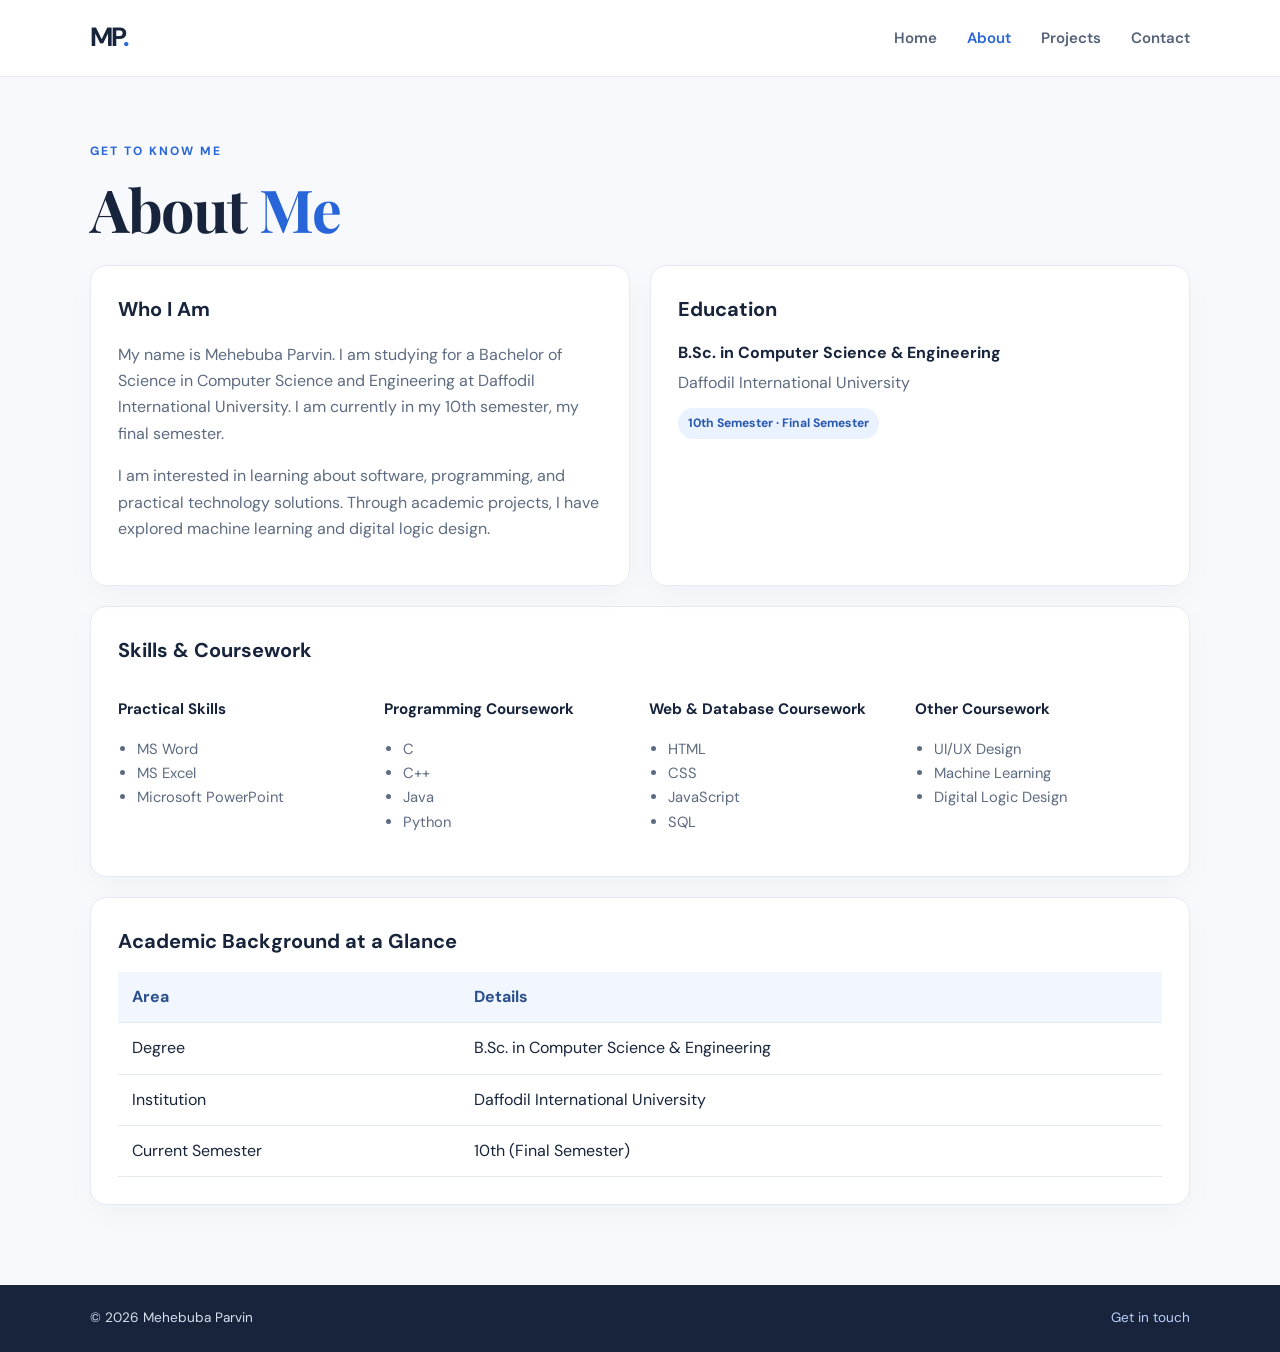
==== about.html @ 12c2610f "Add files via upload" ====
<!DOCTYPE html>
<html lang="en">
<head>
  <meta charset="UTF-8">
  <meta name="viewport" content="width=device-width, initial-scale=1.0">
  <title>About | Mehebuba Parvin</title>
  <link rel="stylesheet" href="style.css">
</head>
<body>
  <header class="site-header"><nav class="nav container">
    <a class="logo" href="index.html">MP<span>.</span></a>
    <button class="menu-toggle" aria-label="Toggle navigation" aria-expanded="false">☰</button>
    <ul class="nav-links"><li><a href="index.html">Home</a></li><li><a class="active" href="about.html">About</a></li><li><a href="projects.html">Projects</a></li><li><a href="contact.html">Contact</a></li></ul>
  </nav></header>
  <main class="container page">
    <p class="eyebrow">GET TO KNOW ME</p>
    <h1 class="page-title">About <span>Me</span></h1>
    <div class="about-layout">
      <section class="panel">
        <h2>Who I Am</h2>
        <p>My name is Mehebuba Parvin. I am studying for a Bachelor of Science in Computer Science and Engineering at Daffodil International University. I am currently in my 10th semester, my final semester.</p>
        <p>I am interested in learning about software, programming, and practical technology solutions. Through academic projects, I have explored machine learning and digital logic design.</p>
      </section>
      <section class="panel">
        <h2>Education</h2>
        <div class="timeline-item"><h3>B.Sc. in Computer Science & Engineering</h3><p>Daffodil International University</p><span class="tag">10th Semester · Final Semester</span></div>
      </section>
    </div>
    
<section class="panel section-gap">
  <h2>Skills & Coursework</h2>
  <div class="skill-grid">
    <div>
      <h3>Practical Skills</h3>
      <ul>
        <li>MS Word</li>
        <li>MS Excel</li>
        <li>Microsoft PowerPoint</li>
      </ul>
    </div>
    <div>
      <h3>Programming Coursework</h3>
      <ul>
        <li>C</li>
        <li>C++</li>
        <li>Java</li>
        <li>Python</li>
      </ul>
    </div>
    <div>
      <h3>Web & Database Coursework</h3>
      <ul>
        <li>HTML</li>
        <li>CSS</li>
        <li>JavaScript</li>
        <li>SQL</li>
      </ul>
    </div>
    <div>
      <h3>Other Coursework</h3>
      <ul>
        <li>UI/UX Design</li>
        <li>Machine Learning</li>
        <li>Digital Logic Design</li>
      </ul>
    </div>
  </div>
</section>

    <section class="panel section-gap">
      <h2>Academic Background at a Glance</h2>
      <div class="table-wrap"><table><thead><tr><th>Area</th><th>Details</th></tr></thead><tbody>
        <tr><td>Degree</td><td>B.Sc. in Computer Science & Engineering</td></tr>
        <tr><td>Institution</td><td>Daffodil International University</td></tr>
        <tr><td>Current Semester</td><td>10th (Final Semester)</td></tr>
      </tbody></table></div>
    </section>
  </main>
  <footer class="footer"><div class="container footer-inner"><p>© <span id="year"></span> Mehebuba Parvin</p><a href="contact.html">Get in touch</a></div></footer>
  <script src="script.js"></script>
</body>
</html>
---- style.css ----
@import url('https://fonts.googleapis.com/css2?family=DM+Sans:wght@400;500;600;700&family=Playfair+Display:wght@600;700&display=swap');
:root{--ink:#17243b;--muted:#65738a;--blue:#2765d8;--blue2:#eaf1ff;--line:#e5eaf2;--paper:#f7f9fc;--white:#fff}
*{box-sizing:border-box}html{scroll-behavior:smooth}body{margin:0;background:var(--paper);color:var(--ink);font-family:'DM Sans',Arial,sans-serif;line-height:1.65}
a{color:var(--blue);text-decoration:none}.container{width:min(1100px,calc(100% - 40px));margin:auto}
.site-header{background:rgba(255,255,255,.94);border-bottom:1px solid var(--line);position:sticky;top:0;z-index:10;backdrop-filter:blur(12px)}
.nav{height:76px;display:flex;align-items:center;justify-content:space-between}.logo{font-size:1.65rem;font-weight:700;color:var(--ink);letter-spacing:-2px}.logo span,.hero h1 span,.page-title span{color:var(--blue)}
.nav-links{display:flex;gap:30px;list-style:none;margin:0;padding:0}.nav-links a{color:#536178;font-weight:600;font-size:.94rem}.nav-links a:hover,.nav-links a.active{color:var(--blue)}
.menu-toggle{display:none;border:0;background:transparent;font-size:1.5rem;color:var(--ink)}
.hero{min-height:560px;display:grid;grid-template-columns:1.2fr .8fr;align-items:center;gap:65px;padding-top:65px;padding-bottom:65px}
.eyebrow{font-size:.75rem;font-weight:700;letter-spacing:2px;color:var(--blue);margin:0 0 14px}.hero h1,.page-title{font-family:'Playfair Display',Georgia,serif;letter-spacing:-1.5px;line-height:1.13}.hero h1{font-size:clamp(2.7rem,5vw,4.4rem);margin:0 0 15px}.hero h2{font-size:1.18rem;color:#52617a;font-weight:600;margin:0 0 18px}.lead{color:var(--muted);font-size:1.05rem;max-width:620px}.actions{display:flex;gap:13px;margin-top:28px;flex-wrap:wrap}
.btn{display:inline-flex;align-items:center;justify-content:center;border:1px solid var(--blue);border-radius:9px;padding:12px 20px;font:600 .95rem 'DM Sans',sans-serif;cursor:pointer}.primary{background:var(--blue);color:white}.primary:hover{background:#174eb5}.secondary{color:var(--blue);background:white}
.hero-photo-wrap{position:relative;max-width:370px;margin-left:auto}.hero-photo{display:block;width:100%;height:440px;object-fit:cover;object-position:center 25%;border-radius:180px 180px 22px 22px;box-shadow:0 25px 65px #1b376326;border:8px solid white}.photo-caption{position:absolute;bottom:20px;left:-35px;background:white;padding:12px 17px;border-radius:10px;box-shadow:0 8px 30px #17243b18;font-size:.8rem;font-weight:700}
.highlights{background:white;border-top:1px solid var(--line);border-bottom:1px solid var(--line);padding:42px 0}.highlight-grid{display:grid;grid-template-columns:repeat(3,1fr);gap:18px}.highlight-card{padding:23px;border:1px solid var(--line);border-radius:14px;background:#fff}.highlight-icon{font-size:1.5rem}.highlight-card h3{margin:8px 0 3px}.highlight-card p{color:var(--muted);margin:0;font-size:.92rem}
.page{padding-top:65px;padding-bottom:80px;min-height:75vh}.page-title{font-size:clamp(2.5rem,5vw,3.7rem);margin:0 0 22px}.panel,.project-card{background:white;border:1px solid var(--line);border-radius:16px;padding:27px;box-shadow:0 10px 30px #1a315008}.panel h2,.project-card h2{margin:0 0 14px;font-size:1.25rem}.panel p{color:#5d6b80}.about-layout{display:grid;grid-template-columns:1fr 1fr;gap:20px}.timeline-item h3{margin:0 0 4px;font-size:1rem}.timeline-item p{margin:0 0 12px}.tag{display:inline-block;padding:5px 10px;border-radius:20px;background:var(--blue2);color:#2859ad;font-size:.76rem;font-weight:700}.section-gap{margin-top:20px}.muted{color:var(--muted)}.small{font-size:.85rem}.skill-grid{display:grid;grid-template-columns:repeat(4,1fr);gap:18px}.skill-grid h3{font-size:.95rem}.skill-grid ul{padding-left:19px;color:#5d6b80;font-size:.92rem}
.table-wrap{overflow-x:auto}table{width:100%;border-collapse:collapse;text-align:left}th,td{padding:12px 14px;border-bottom:1px solid var(--line)}th{background:#f2f6ff;color:#2a4f8d}
.narrow{max-width:650px}.project-grid{display:grid;grid-template-columns:1fr 1fr;gap:20px;margin-top:30px}.project-card{position:relative;overflow:hidden}.project-number{font-family:'Playfair Display',serif;font-size:2.6rem;color:#d8e4fb;font-weight:700}.project-type{font-size:.72rem;letter-spacing:1.5px;font-weight:700;color:var(--blue);margin:5px 0}.project-card p:not(.project-type){color:var(--muted)}.tags{display:flex;gap:8px;flex-wrap:wrap;margin-top:20px}.note{font-size:.85rem;color:var(--muted);margin-top:22px}
.contact-layout{display:grid;grid-template-columns:.8fr 1.2fr;gap:20px}.email-line{font-weight:700;overflow-wrap:anywhere}form{display:grid;gap:9px}form>label,legend{font-weight:600;font-size:.9rem}input:not([type=radio]),select,textarea{width:100%;padding:12px;border:1px solid #dce3ee;border-radius:8px;font:inherit;background:white;color:var(--ink)}textarea{resize:vertical}fieldset{border:1px solid var(--line);border-radius:8px;padding:10px 13px;display:flex;gap:22px;flex-wrap:wrap}.choice{font-size:.9rem;color:var(--muted)}.form-status{font-size:.88rem;color:#176b45;margin:0;min-height:1.4em}
.footer{background:#17243b;color:#d7e0ef;padding:22px 0}.footer-inner{display:flex;justify-content:space-between;align-items:center;gap:15px}.footer p{margin:0;font-size:.85rem}.footer a{color:#bcd0ff;font-size:.85rem}
@media(max-width:760px){.nav{height:66px}.menu-toggle{display:block}.nav-links{display:none;position:absolute;top:66px;left:0;right:0;background:white;padding:18px 25px 22px;border-bottom:1px solid var(--line);flex-direction:column;gap:15px}.nav-links.open{display:flex}.hero{grid-template-columns:1fr;gap:38px;padding-top:48px;text-align:center}.hero-copy .lead{margin-left:auto;margin-right:auto}.actions{justify-content:center}.hero-photo-wrap{margin:auto;max-width:300px}.hero-photo{height:370px}.photo-caption{left:-10px}.highlight-grid,.about-layout,.project-grid,.contact-layout{grid-template-columns:1fr}.skill-grid{grid-template-columns:repeat(2,1fr)}.page{padding-top:45px}.footer-inner{flex-direction:column;text-align:center}}
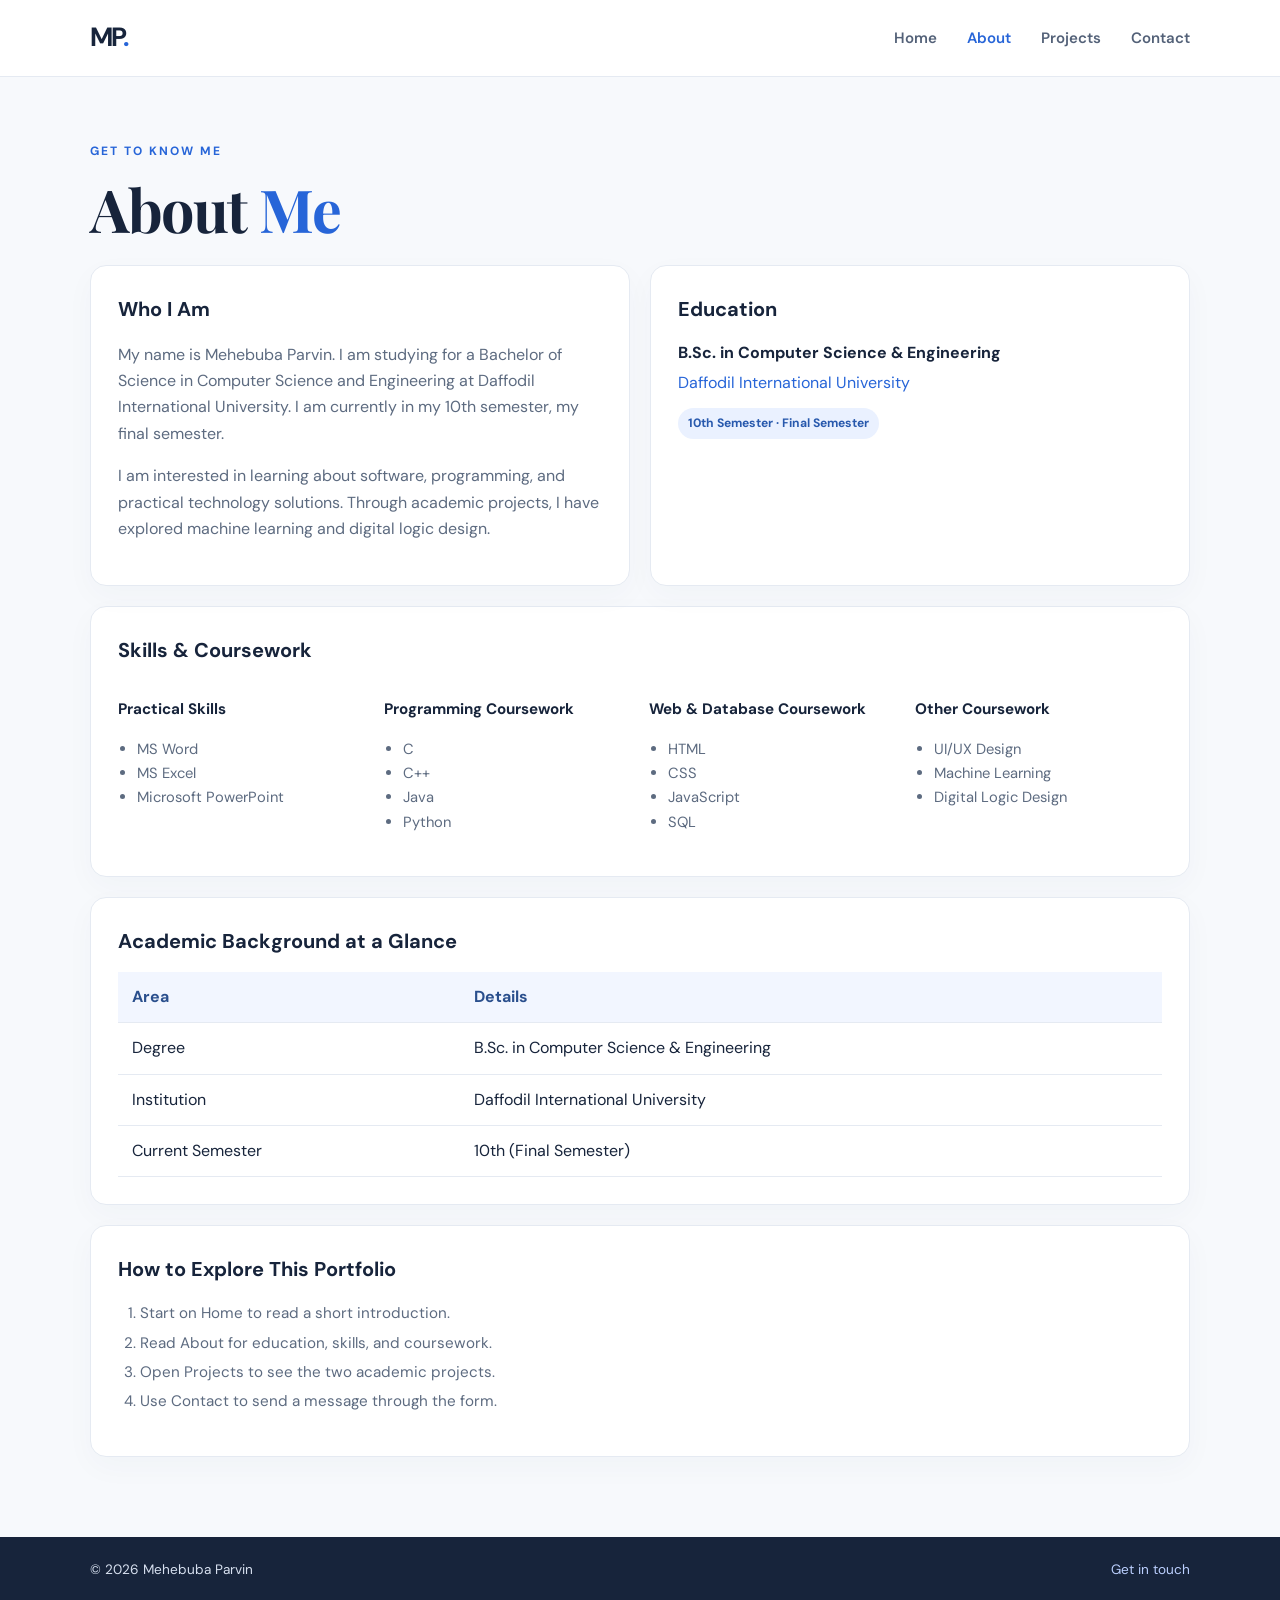
==== commit 3c917818: "Fix assignment gaps: add ordered list, external DIU link, remove placeholder note" ====
--- a/about.html
+++ b/about.html
@@ -23,7 +23,7 @@
       </section>
       <section class="panel">
         <h2>Education</h2>
-        <div class="timeline-item"><h3>B.Sc. in Computer Science & Engineering</h3><p>Daffodil International University</p><span class="tag">10th Semester · Final Semester</span></div>
+        <div class="timeline-item"><h3>B.Sc. in Computer Science & Engineering</h3><p><a href="https://daffodilvarsity.edu.bd/" target="_blank" rel="noopener">Daffodil International University</a></p><span class="tag">10th Semester · Final Semester</span></div>
       </section>
     </div>
     
@@ -75,6 +75,16 @@
         <tr><td>Current Semester</td><td>10th (Final Semester)</td></tr>
       </tbody></table></div>
     </section>
+
+    <section class="panel section-gap">
+      <h2>How to Explore This Portfolio</h2>
+      <ol>
+        <li>Start on Home to read a short introduction.</li>
+        <li>Read About for education, skills, and coursework.</li>
+        <li>Open Projects to see the two academic projects.</li>
+        <li>Use Contact to send a message through the form.</li>
+      </ol>
+    </section>
   </main>
   <footer class="footer"><div class="container footer-inner"><p>© <span id="year"></span> Mehebuba Parvin</p><a href="contact.html">Get in touch</a></div></footer>
   <script src="script.js"></script>
--- a/style.css
+++ b/style.css
@@ -12,6 +12,7 @@
 .hero-photo-wrap{position:relative;max-width:370px;margin-left:auto}.hero-photo{display:block;width:100%;height:440px;object-fit:cover;object-position:center 25%;border-radius:180px 180px 22px 22px;box-shadow:0 25px 65px #1b376326;border:8px solid white}.photo-caption{position:absolute;bottom:20px;left:-35px;background:white;padding:12px 17px;border-radius:10px;box-shadow:0 8px 30px #17243b18;font-size:.8rem;font-weight:700}
 .highlights{background:white;border-top:1px solid var(--line);border-bottom:1px solid var(--line);padding:42px 0}.highlight-grid{display:grid;grid-template-columns:repeat(3,1fr);gap:18px}.highlight-card{padding:23px;border:1px solid var(--line);border-radius:14px;background:#fff}.highlight-icon{font-size:1.5rem}.highlight-card h3{margin:8px 0 3px}.highlight-card p{color:var(--muted);margin:0;font-size:.92rem}
 .page{padding-top:65px;padding-bottom:80px;min-height:75vh}.page-title{font-size:clamp(2.5rem,5vw,3.7rem);margin:0 0 22px}.panel,.project-card{background:white;border:1px solid var(--line);border-radius:16px;padding:27px;box-shadow:0 10px 30px #1a315008}.panel h2,.project-card h2{margin:0 0 14px;font-size:1.25rem}.panel p{color:#5d6b80}.about-layout{display:grid;grid-template-columns:1fr 1fr;gap:20px}.timeline-item h3{margin:0 0 4px;font-size:1rem}.timeline-item p{margin:0 0 12px}.tag{display:inline-block;padding:5px 10px;border-radius:20px;background:var(--blue2);color:#2859ad;font-size:.76rem;font-weight:700}.section-gap{margin-top:20px}.muted{color:var(--muted)}.small{font-size:.85rem}.skill-grid{display:grid;grid-template-columns:repeat(4,1fr);gap:18px}.skill-grid h3{font-size:.95rem}.skill-grid ul{padding-left:19px;color:#5d6b80;font-size:.92rem}
+.panel ol{padding-left:22px;color:#5d6b80;font-size:.95rem}.panel ol li{margin:4px 0}
 .table-wrap{overflow-x:auto}table{width:100%;border-collapse:collapse;text-align:left}th,td{padding:12px 14px;border-bottom:1px solid var(--line)}th{background:#f2f6ff;color:#2a4f8d}
 .narrow{max-width:650px}.project-grid{display:grid;grid-template-columns:1fr 1fr;gap:20px;margin-top:30px}.project-card{position:relative;overflow:hidden}.project-number{font-family:'Playfair Display',serif;font-size:2.6rem;color:#d8e4fb;font-weight:700}.project-type{font-size:.72rem;letter-spacing:1.5px;font-weight:700;color:var(--blue);margin:5px 0}.project-card p:not(.project-type){color:var(--muted)}.tags{display:flex;gap:8px;flex-wrap:wrap;margin-top:20px}.note{font-size:.85rem;color:var(--muted);margin-top:22px}
 .contact-layout{display:grid;grid-template-columns:.8fr 1.2fr;gap:20px}.email-line{font-weight:700;overflow-wrap:anywhere}form{display:grid;gap:9px}form>label,legend{font-weight:600;font-size:.9rem}input:not([type=radio]),select,textarea{width:100%;padding:12px;border:1px solid #dce3ee;border-radius:8px;font:inherit;background:white;color:var(--ink)}textarea{resize:vertical}fieldset{border:1px solid var(--line);border-radius:8px;padding:10px 13px;display:flex;gap:22px;flex-wrap:wrap}.choice{font-size:.9rem;color:var(--muted)}.form-status{font-size:.88rem;color:#176b45;margin:0;min-height:1.4em}
